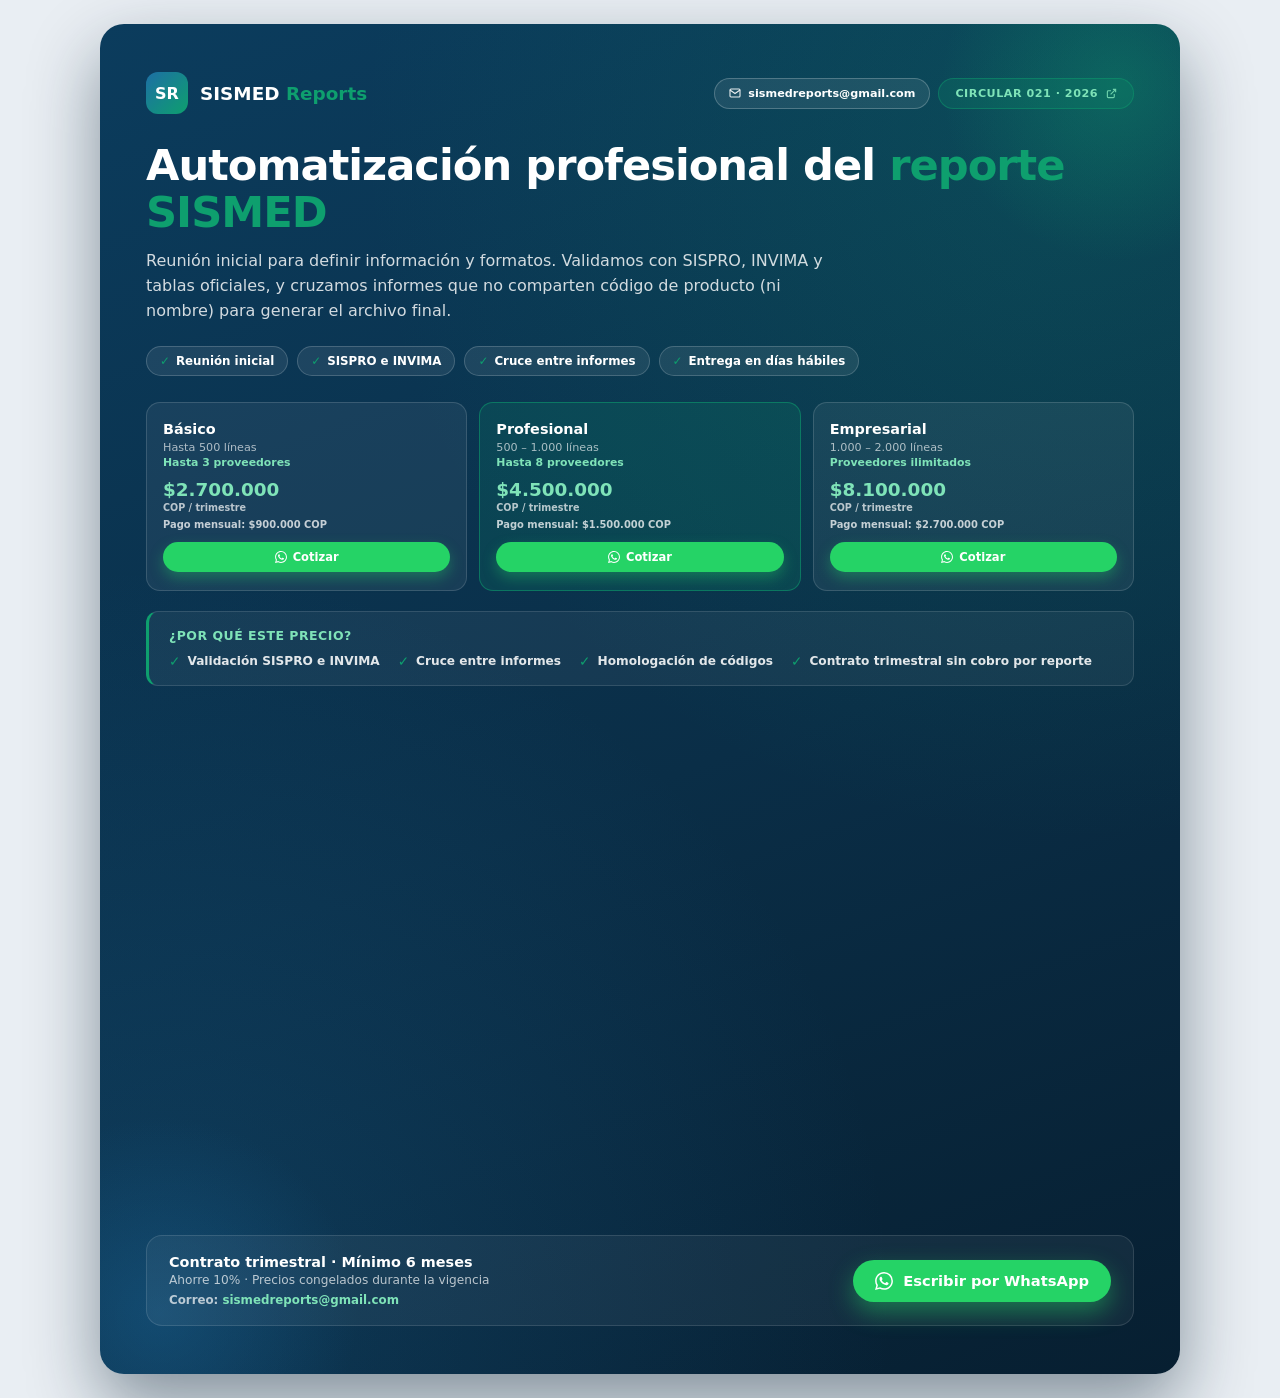
==== flyer.html @ efeb8e10 "Primer commit para Sismed-reports" ====
<!doctype html>
<html lang="es">
  <head>
    <meta charset="UTF-8" />
    <meta name="viewport" content="width=device-width, initial-scale=1.0" />
    <title>Flyer SISMED Reports</title>
    <style>
      * {
        box-sizing: border-box;
        margin: 0;
        padding: 0;
      }
      body {
        font-family:
          "Segoe UI",
          system-ui,
          -apple-system,
          sans-serif;
        background: #e9eef3;
        display: flex;
        align-items: center;
        justify-content: center;
        min-height: 100vh;
        padding: 24px;
      }

      /* ===== FLYER ===== */
      .flyer {
        width: 1080px;
        max-width: 100%;
        aspect-ratio: 4/5;
        background:
          radial-gradient(circle at 90% 8%, rgba(14, 159, 110, 0.2), transparent 45%),
          radial-gradient(circle at 5% 95%, rgba(29, 111, 165, 0.26), transparent 45%), linear-gradient(160deg, #0b3c5d 0%, #0a2e47 55%, #071f31 100%);
        color: #fff;
        border-radius: 24px;
        padding: 48px 46px;
        display: flex;
        flex-direction: column;
        position: relative;
        overflow: hidden;
        box-shadow: 0 30px 70px rgba(7, 31, 49, 0.45);
      }
      .flyer::before {
        content: "";
        position: absolute;
        top: -120px;
        right: -120px;
        width: 360px;
        height: 360px;
        border-radius: 50%;
        background: radial-gradient(circle, rgba(14, 159, 110, 0.32), transparent 70%);
      }
      .flyer::after {
        content: "";
        position: absolute;
        bottom: -140px;
        left: -140px;
        width: 400px;
        height: 400px;
        border-radius: 50%;
        background: radial-gradient(circle, rgba(29, 111, 165, 0.32), transparent 70%);
      }
      .flyer > * {
        position: relative;
        z-index: 2;
      }

      /* ===== TOP: LOGO + BADGE + CORREO ===== */
      .f-top {
        display: flex;
        align-items: center;
        justify-content: space-between;
        margin-bottom: 28px;
        gap: 12px;
        flex-wrap: wrap;
      }
      .f-logo {
        display: flex;
        align-items: center;
        gap: 12px;
        font-weight: 800;
        font-size: 1.15rem;
        color: #fff;
      }
      .f-logo span {
        color: #0e9f6e;
      }
      .f-logo-mark {
        width: 42px;
        height: 42px;
        border-radius: 12px;
        background: linear-gradient(135deg, #1d6fa5, #0e9f6e);
        display: flex;
        align-items: center;
        justify-content: center;
        color: #fff;
        font-weight: 800;
        font-size: 1rem;
        flex-shrink: 0;
      }
      .f-top-actions {
        display: flex;
        align-items: center;
        gap: 8px;
        flex-wrap: wrap;
      }

      /* Badge CIRCULAR 021 como enlace (igual comportamiento que el index) */
      .f-badge {
        display: inline-flex;
        align-items: center;
        gap: 8px;
        background: rgba(14, 159, 110, 0.18);
        border: 1px solid rgba(14, 159, 110, 0.45);
        color: #7fe3b8;
        font-size: 0.7rem;
        font-weight: 800;
        padding: 8px 16px;
        border-radius: 50px;
        letter-spacing: 0.5px;
        text-decoration: none;
        transition:
          background 0.18s ease,
          border-color 0.18s ease,
          transform 0.18s ease;
      }
      .f-badge:hover {
        background: rgba(14, 159, 110, 0.28);
        border-color: rgba(14, 159, 110, 0.65);
        transform: translateY(-1px);
      }
      .f-badge svg {
        flex-shrink: 0;
        opacity: 0.85;
      }

      /* Botón de correo en el flyer */
      .f-mail {
        display: inline-flex;
        align-items: center;
        gap: 7px;
        background: rgba(255, 255, 255, 0.08);
        border: 1px solid rgba(255, 255, 255, 0.22);
        color: #fff;
        font-size: 0.7rem;
        font-weight: 700;
        padding: 8px 14px;
        border-radius: 50px;
        text-decoration: none;
        transition:
          background 0.18s ease,
          border-color 0.18s ease,
          transform 0.18s ease;
      }
      .f-mail:hover {
        background: rgba(255, 255, 255, 0.16);
        border-color: rgba(255, 255, 255, 0.4);
        transform: translateY(-1px);
      }
      .f-mail svg {
        flex-shrink: 0;
        opacity: 0.9;
      }

      /* ===== TÍTULO Y SUBTÍTULO ===== */
      .f-title {
        font-size: 2.7rem;
        line-height: 1.08;
        font-weight: 800;
        letter-spacing: -1px;
        margin-bottom: 14px;
        color: #fff;
      }
      .f-title em {
        font-style: normal;
        color: #0e9f6e;
      }
      .f-sub {
        font-size: 1rem;
        color: rgba(255, 255, 255, 0.82);
        max-width: 680px;
        margin-bottom: 22px;
        line-height: 1.55;
      }

      /* ===== PILLS (checks iguales al index) ===== */
      .f-pills {
        display: flex;
        gap: 9px;
        flex-wrap: wrap;
        margin-bottom: 26px;
      }
      .f-pill {
        background: rgba(255, 255, 255, 0.08);
        border: 1px solid rgba(255, 255, 255, 0.18);
        padding: 7px 13px;
        border-radius: 50px;
        font-size: 0.74rem;
        font-weight: 700;
        display: flex;
        align-items: center;
        gap: 6px;
      }
      .f-pill::before {
        content: "✓";
        color: #0e9f6e;
        font-weight: 900;
      }

      /* ===== TARJETAS DE PLAN ===== */
      .f-planes {
        display: grid;
        grid-template-columns: repeat(3, 1fr);
        gap: 12px;
        margin-bottom: 20px;
      }
      .f-plan {
        background: rgba(255, 255, 255, 0.06);
        border: 1px solid rgba(255, 255, 255, 0.14);
        border-radius: 14px;
        padding: 18px 16px;
        display: flex;
        flex-direction: column;
      }
      .f-plan.dest {
        background: rgba(14, 159, 110, 0.16);
        border-color: rgba(14, 159, 110, 0.55);
      }
      .f-plan h5 {
        font-size: 0.9rem;
        font-weight: 800;
        margin-bottom: 4px;
        color: #fff;
      }
      .f-plan .v {
        font-size: 0.7rem;
        color: rgba(255, 255, 255, 0.65);
        margin-bottom: 2px;
      }
      .f-plan .prov {
        font-size: 0.68rem;
        color: #7fe3b8;
        font-weight: 700;
        margin-bottom: 12px;
      }
      .f-plan .p {
        font-size: 1.15rem;
        font-weight: 800;
        color: #7fe3b8;
        line-height: 1;
        margin-bottom: 6px;
      }
      .f-plan .p small {
        font-size: 0.6rem;
        color: rgba(255, 255, 255, 0.7);
        display: block;
        margin-top: 4px;
        font-weight: 600;
      }
      .f-plan .f-total-trim {
        font-size: 0.62rem;
        color: rgba(255, 255, 255, 0.75);
        font-weight: 600;
        margin-bottom: 12px;
      }
      .f-plan .f-btn-mini {
        margin-top: auto;
        display: inline-flex;
        align-items: center;
        justify-content: center;
        gap: 6px;
        background: #25d366;
        color: #fff;
        font-weight: 800;
        font-size: 0.72rem;
        padding: 8px 12px;
        border-radius: 50px;
        text-decoration: none;
        box-shadow: 0 6px 14px rgba(37, 211, 102, 0.35);
        transition:
          transform 0.18s ease,
          box-shadow 0.18s ease;
      }
      .f-plan .f-btn-mini:hover {
        transform: translateY(-1px);
        box-shadow: 0 8px 18px rgba(37, 211, 102, 0.45);
      }
      .f-plan .f-btn-mini svg {
        width: 12px;
        height: 12px;
      }

      /* ===== JUSTIFICACIÓN COMPACTA ===== */
      .f-justif {
        background: rgba(255, 255, 255, 0.05);
        border: 1px solid rgba(255, 255, 255, 0.12);
        border-left: 3px solid #0e9f6e;
        border-radius: 12px;
        padding: 16px 20px;
        margin-bottom: 20px;
      }
      .f-justif-title {
        font-size: 0.78rem;
        font-weight: 800;
        color: #7fe3b8;
        text-transform: uppercase;
        letter-spacing: 0.5px;
        margin-bottom: 10px;
      }
      .f-justif-list {
        display: flex;
        flex-wrap: wrap;
        gap: 8px 18px;
        list-style: none;
      }
      .f-justif-list li {
        display: flex;
        align-items: center;
        gap: 7px;
        font-size: 0.76rem;
        color: rgba(255, 255, 255, 0.88);
        font-weight: 600;
      }
      .f-justif-list li::before {
        content: "✓";
        color: #0e9f6e;
        font-weight: 900;
        font-size: 0.85rem;
      }

      /* ===== CTA FINAL ===== */
      .f-cta {
        margin-top: auto;
        display: flex;
        align-items: center;
        justify-content: space-between;
        gap: 20px;
        flex-wrap: wrap;
        background: rgba(255, 255, 255, 0.05);
        border: 1px solid rgba(255, 255, 255, 0.12);
        border-radius: 16px;
        padding: 18px 22px;
      }
      .f-cta-text {
        font-size: 0.9rem;
        font-weight: 700;
        color: #fff;
      }
      .f-cta-text small {
        display: block;
        font-weight: 500;
        color: rgba(255, 255, 255, 0.7);
        font-size: 0.76rem;
        margin-top: 3px;
      }
      .f-cta-mail {
        display: block;
        font-size: 0.74rem;
        color: rgba(255, 255, 255, 0.7);
        margin-top: 6px;
      }
      .f-cta-mail a {
        color: #7fe3b8;
        font-weight: 700;
        text-decoration: none;
      }
      .f-cta-mail a:hover {
        text-decoration: underline;
      }
      .f-btn {
        display: inline-flex;
        align-items: center;
        gap: 10px;
        background: #25d366;
        color: #fff;
        font-weight: 800;
        font-size: 0.92rem;
        padding: 12px 22px;
        border-radius: 50px;
        text-decoration: none;
        white-space: nowrap;
        box-shadow: 0 10px 24px rgba(37, 211, 102, 0.45);
        transition:
          transform 0.18s ease,
          box-shadow 0.18s ease;
      }
      .f-btn:hover {
        transform: translateY(-2px);
        box-shadow: 0 14px 30px rgba(37, 211, 102, 0.55);
      }
      .f-btn svg {
        width: 18px;
        height: 18px;
      }

      /* ===== RESPONSIVE ===== */
      @media (max-width: 760px) {
        .flyer {
          padding: 34px 24px;
        }
        .f-title {
          font-size: 1.9rem;
        }
        .f-planes {
          grid-template-columns: 1fr;
        }
        .f-justif-list {
          flex-direction: column;
          gap: 6px;
        }
        .f-cta {
          flex-direction: column;
          align-items: stretch;
          text-align: center;
        }
        .f-btn {
          justify-content: center;
        }
        .f-badge,
        .f-mail {
          font-size: 0.62rem;
          padding: 6px 12px;
        }
      }
    </style>
  </head>
  <body>
    <div class="flyer">
      <!-- TOP: LOGO + BADGE + CORREO -->
      <div class="f-top">
        <div class="f-logo">
          <div class="f-logo-mark">SR</div>
          <div>
            SISMED
            <span>Reports</span>
          </div>
        </div>
        <div class="f-top-actions">
          <a
            class="f-mail"
            href="mailto:sismedreports@gmail.com?subject=Informaci%C3%B3n%20sobre%20SISMED%20Reports"
            aria-label="Enviar correo a SISMED Reports">
            <svg width="12" height="12" viewBox="0 0 24 24" fill="none" stroke="currentColor" stroke-width="2.2">
              <rect x="2" y="4" width="20" height="16" rx="2"></rect>
              <polyline points="22,6 12,13 2,6"></polyline>
            </svg>
            sismedreports@gmail.com
          </a>
          <a
            class="f-badge"
            href="https://www.minsalud.gov.co/salud/medicamentos-y-tecnologias/Paginas/medicamentos-regulacion-precios.aspx"
            target="_blank"
            rel="noopener">
            CIRCULAR 021 · 2026
            <svg width="11" height="11" viewBox="0 0 24 24" fill="none" stroke="currentColor" stroke-width="2.5">
              <path d="M18 13v6a2 2 0 01-2 2H5a2 2 0 01-2-2V8a2 2 0 012-2h6"></path>
              <polyline points="15 3 21 3 21 9"></polyline>
              <line x1="10" y1="14" x2="21" y2="3"></line>
            </svg>
          </a>
        </div>
      </div>

      <!-- TÍTULO -->
      <h1 class="f-title">
        Automatización profesional del
        <em>reporte SISMED</em>
      </h1>
      <p class="f-sub">
        Reunión inicial para definir información y formatos. Validamos con SISPRO, INVIMA y tablas oficiales, y cruzamos informes que no comparten código de
        producto (ni nombre) para generar el archivo final.
      </p>

      <!-- PILLS -->
      <div class="f-pills">
        <span class="f-pill">Reunión inicial</span>
        <span class="f-pill">SISPRO e INVIMA</span>
        <span class="f-pill">Cruce entre informes</span>
        <span class="f-pill">Entrega en días hábiles</span>
      </div>

      <!-- PLANES -->
      <div class="f-planes">
        <div class="f-plan">
          <h5>Básico</h5>
          <div class="v">Hasta 500 líneas</div>
          <div class="prov">Hasta 3 proveedores</div>
          <div class="p">
            $2.700.000
            <small>COP / trimestre</small>
          </div>
          <div class="f-total-trim">Pago mensual: $900.000 COP</div>
          <a
            class="f-btn-mini"
            href="https://wa.me/573134289653?text=Hola%2C%20me%20interesa%20el%20Plan%20B%C3%A1sico%20(hasta%20500%20l%C3%ADneas%20y%203%20proveedores)"
            target="_blank"
            rel="noopener">
            <svg viewBox="0 0 24 24" fill="currentColor">
              <path
                d="M17.472 14.382c-.297-.149-1.758-.867-2.03-.967-.273-.099-.471-.148-.67.15-.197.297-.767.966-.94 1.164-.173.199-.347.223-.644.075-.297-.15-1.255-.463-2.39-1.475-.883-.788-1.48-1.761-1.653-2.059-.173-.297-.018-.458.13-.606.134-.133.298-.347.446-.52.149-.174.198-.298.298-.497.099-.198.05-.371-.025-.52-.075-.149-.669-1.612-.916-2.207-.242-.579-.487-.5-.669-.51l-.57-.01c-.198 0-.52.074-.792.372-.272.297-1.04 1.016-1.04 2.479 0 1.462 1.065 2.875 1.213 3.074.149.198 2.096 3.2 5.077 4.487.709.306 1.262.489 1.694.625.712.227 1.36.195 1.871.118.571-.085 1.758-.719 2.006-1.413.248-.694.248-1.289.173-1.413-.074-.124-.272-.198-.57-.347m-5.421 7.403h-.004a9.87 9.87 0 01-5.031-1.378l-.361-.214-3.741.982.998-3.648-.235-.374a9.86 9.86 0 01-1.51-5.26c.001-5.45 4.436-9.884 9.888-9.884 2.64 0 5.122 1.03 6.988 2.898a9.825 9.825 0 012.893 6.994c-.003 5.45-4.437 9.884-9.885 9.884m8.413-18.297A11.815 11.815 0 0012.05 0C5.495 0 .16 5.335.157 11.892c0 2.096.547 4.142 1.588 5.945L.057 24l6.305-1.654a11.882 11.882 0 005.683 1.448h.005c6.554 0 11.89-5.335 11.893-11.893a11.821 11.821 0 00-3.48-8.413z"></path>
            </svg>
            Cotizar
          </a>
        </div>

        <div class="f-plan dest">
          <h5>Profesional</h5>
          <div class="v">500 – 1.000 líneas</div>
          <div class="prov">Hasta 8 proveedores</div>
          <div class="p">
            $4.500.000
            <small>COP / trimestre</small>
          </div>
          <div class="f-total-trim">Pago mensual: $1.500.000 COP</div>
          <a
            class="f-btn-mini"
            href="https://wa.me/573134289653?text=Hola%2C%20me%20interesa%20el%20Plan%20Profesional%20(500%20a%201.000%20l%C3%ADneas%20y%208%20proveedores)"
            target="_blank"
            rel="noopener">
            <svg viewBox="0 0 24 24" fill="currentColor">
              <path
                d="M17.472 14.382c-.297-.149-1.758-.867-2.03-.967-.273-.099-.471-.148-.67.15-.197.297-.767.966-.94 1.164-.173.199-.347.223-.644.075-.297-.15-1.255-.463-2.39-1.475-.883-.788-1.48-1.761-1.653-2.059-.173-.297-.018-.458.13-.606.134-.133.298-.347.446-.52.149-.174.198-.298.298-.497.099-.198.05-.371-.025-.52-.075-.149-.669-1.612-.916-2.207-.242-.579-.487-.5-.669-.51l-.57-.01c-.198 0-.52.074-.792.372-.272.297-1.04 1.016-1.04 2.479 0 1.462 1.065 2.875 1.213 3.074.149.198 2.096 3.2 5.077 4.487.709.306 1.262.489 1.694.625.712.227 1.36.195 1.871.118.571-.085 1.758-.719 2.006-1.413.248-.694.248-1.289.173-1.413-.074-.124-.272-.198-.57-.347m-5.421 7.403h-.004a9.87 9.87 0 01-5.031-1.378l-.361-.214-3.741.982.998-3.648-.235-.374a9.86 9.86 0 01-1.51-5.26c.001-5.45 4.436-9.884 9.888-9.884 2.64 0 5.122 1.03 6.988 2.898a9.825 9.825 0 012.893 6.994c-.003 5.45-4.437 9.884-9.885 9.884m8.413-18.297A11.815 11.815 0 0012.05 0C5.495 0 .16 5.335.157 11.892c0 2.096.547 4.142 1.588 5.945L.057 24l6.305-1.654a11.882 11.882 0 005.683 1.448h.005c6.554 0 11.89-5.335 11.893-11.893a11.821 11.821 0 00-3.48-8.413z"></path>
            </svg>
            Cotizar
          </a>
        </div>

        <div class="f-plan">
          <h5>Empresarial</h5>
          <div class="v">1.000 – 2.000 líneas</div>
          <div class="prov">Proveedores ilimitados</div>
          <div class="p">
            $8.100.000
            <small>COP / trimestre</small>
          </div>
          <div class="f-total-trim">Pago mensual: $2.700.000 COP</div>
          <a
            class="f-btn-mini"
            href="https://wa.me/573134289653?text=Hola%2C%20me%20interesa%20el%20Plan%20Empresarial%20(1.000%20a%202.000%20l%C3%ADneas%20y%20proveedores%20ilimitados)"
            target="_blank"
            rel="noopener">
            <svg viewBox="0 0 24 24" fill="currentColor">
              <path
                d="M17.472 14.382c-.297-.149-1.758-.867-2.03-.967-.273-.099-.471-.148-.67.15-.197.297-.767.966-.94 1.164-.173.199-.347.223-.644.075-.297-.15-1.255-.463-2.39-1.475-.883-.788-1.48-1.761-1.653-2.059-.173-.297-.018-.458.13-.606.134-.133.298-.347.446-.52.149-.174.198-.298.298-.497.099-.198.05-.371-.025-.52-.075-.149-.669-1.612-.916-2.207-.242-.579-.487-.5-.669-.51l-.57-.01c-.198 0-.52.074-.792.372-.272.297-1.04 1.016-1.04 2.479 0 1.462 1.065 2.875 1.213 3.074.149.198 2.096 3.2 5.077 4.487.709.306 1.262.489 1.694.625.712.227 1.36.195 1.871.118.571-.085 1.758-.719 2.006-1.413.248-.694.248-1.289.173-1.413-.074-.124-.272-.198-.57-.347m-5.421 7.403h-.004a9.87 9.87 0 01-5.031-1.378l-.361-.214-3.741.982.998-3.648-.235-.374a9.86 9.86 0 01-1.51-5.26c.001-5.45 4.436-9.884 9.888-9.884 2.64 0 5.122 1.03 6.988 2.898a9.825 9.825 0 012.893 6.994c-.003 5.45-4.437 9.884-9.885 9.884m8.413-18.297A11.815 11.815 0 0012.05 0C5.495 0 .16 5.335.157 11.892c0 2.096.547 4.142 1.588 5.945L.057 24l6.305-1.654a11.882 11.882 0 005.683 1.448h.005c6.554 0 11.89-5.335 11.893-11.893a11.821 11.821 0 00-3.48-8.413z"></path>
            </svg>
            Cotizar
          </a>
        </div>
      </div>

      <!-- JUSTIFICACIÓN COMPACTA -->
      <div class="f-justif">
        <div class="f-justif-title">¿Por qué este precio?</div>
        <ul class="f-justif-list">
          <li>Validación SISPRO e INVIMA</li>
          <li>Cruce entre informes</li>
          <li>Homologación de códigos</li>
          <li>Contrato trimestral sin cobro por reporte</li>
        </ul>
      </div>

      <!-- CTA FINAL -->
      <div class="f-cta">
        <div class="f-cta-text">
          Contrato trimestral · Mínimo 6 meses
          <small>Ahorre 10% · Precios congelados durante la vigencia</small>
          <span class="f-cta-mail">
            Correo:
            <a href="mailto:sismedreports@gmail.com">sismedreports@gmail.com</a>
          </span>
        </div>
        <a class="f-btn" href="https://wa.me/573134289653?text=Hola%2C%20quiero%20informaci%C3%B3n%20sobre%20SISMED%20Reports" target="_blank" rel="noopener">
          <svg viewBox="0 0 24 24" fill="currentColor">
            <path
              d="M17.472 14.382c-.297-.149-1.758-.867-2.03-.967-.273-.099-.471-.148-.67.15-.197.297-.767.966-.94 1.164-.173.199-.347.223-.644.075-.297-.15-1.255-.463-2.39-1.475-.883-.788-1.48-1.761-1.653-2.059-.173-.297-.018-.458.13-.606.134-.133.298-.347.446-.52.149-.174.198-.298.298-.497.099-.198.05-.371-.025-.52-.075-.149-.669-1.612-.916-2.207-.242-.579-.487-.5-.669-.51l-.57-.01c-.198 0-.52.074-.792.372-.272.297-1.04 1.016-1.04 2.479 0 1.462 1.065 2.875 1.213 3.074.149.198 2.096 3.2 5.077 4.487.709.306 1.262.489 1.694.625.712.227 1.36.195 1.871.118.571-.085 1.758-.719 2.006-1.413.248-.694.248-1.289.173-1.413-.074-.124-.272-.198-.57-.347m-5.421 7.403h-.004a9.87 9.87 0 01-5.031-1.378l-.361-.214-3.741.982.998-3.648-.235-.374a9.86 9.86 0 01-1.51-5.26c.001-5.45 4.436-9.884 9.888-9.884 2.64 0 5.122 1.03 6.988 2.898a9.825 9.825 0 012.893 6.994c-.003 5.45-4.437 9.884-9.885 9.884m8.413-18.297A11.815 11.815 0 0012.05 0C5.495 0 .16 5.335.157 11.892c0 2.096.547 4.142 1.588 5.945L.057 24l6.305-1.654a11.882 11.882 0 005.683 1.448h.005c6.554 0 11.89-5.335 11.893-11.893a11.821 11.821 0 00-3.48-8.413z"></path>
          </svg>
          Escribir por WhatsApp
        </a>
      </div>
    </div>
  </body>
</html>
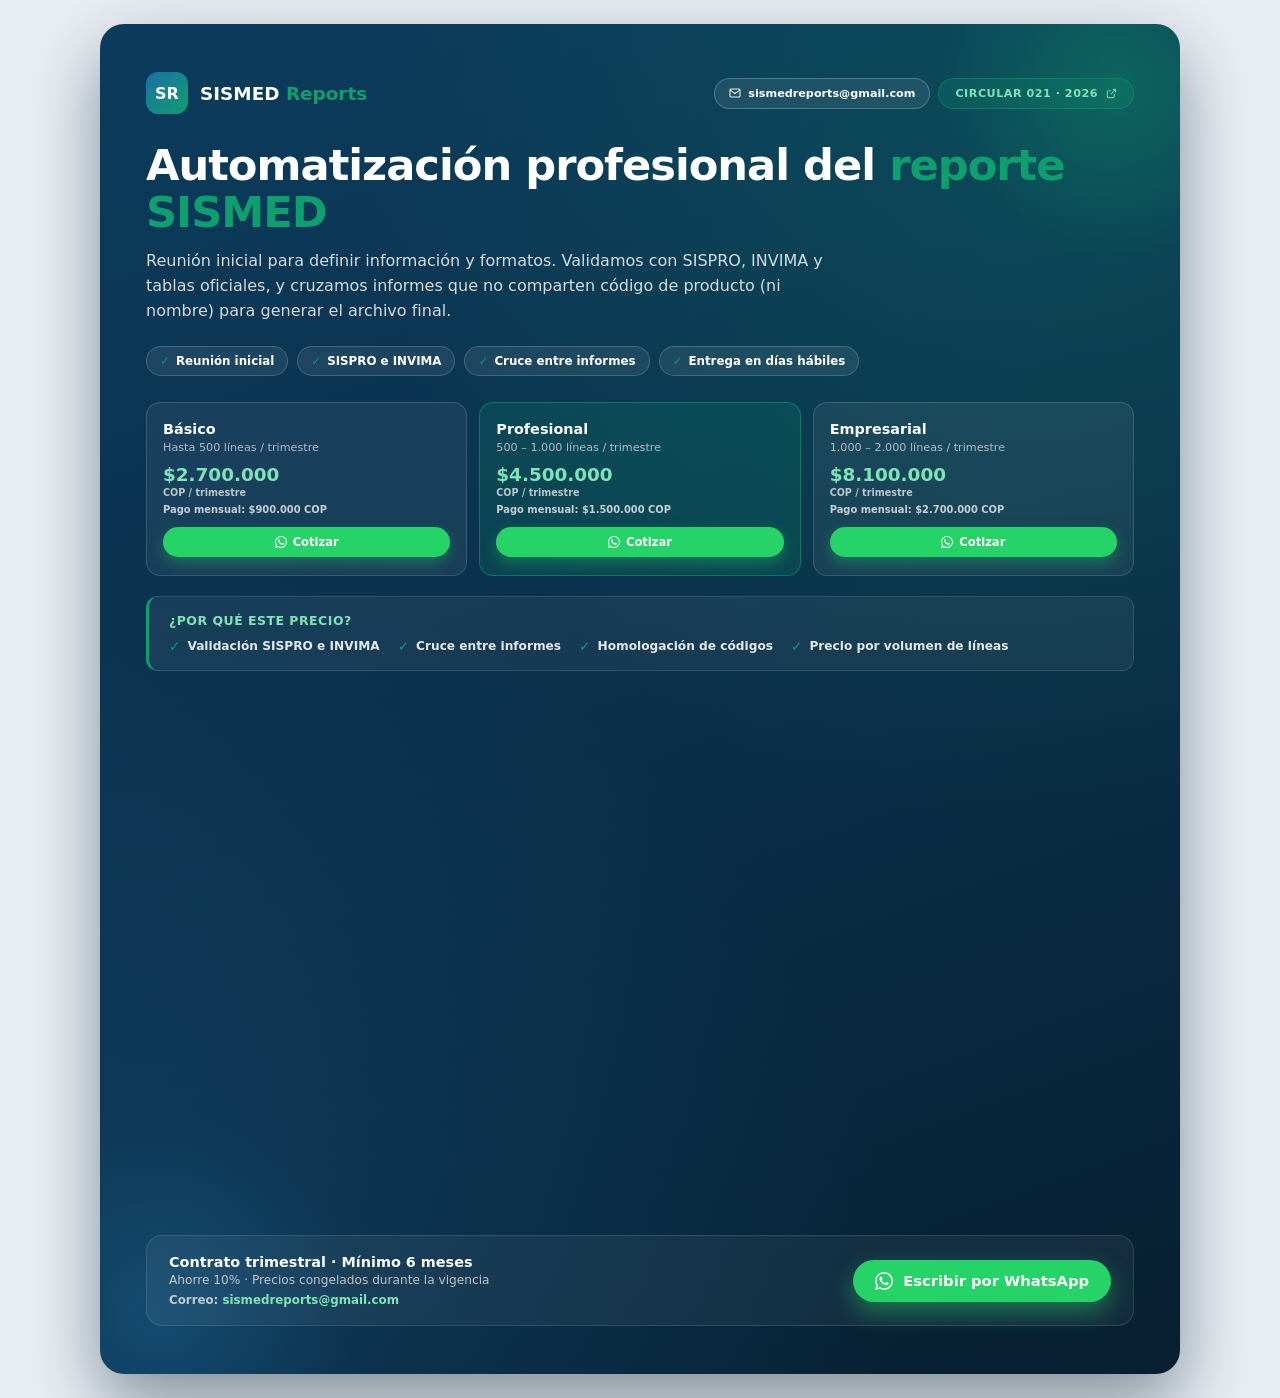
==== commit 58b87acc: "Actualizacion de sitio web" ====
--- a/flyer.html
+++ b/flyer.html
@@ -106,7 +106,7 @@
         flex-wrap: wrap;
       }
 
-      /* Badge CIRCULAR 021 como enlace (igual comportamiento que el index) */
+      /* Badge CIRCULAR 021 como enlace */
       .f-badge {
         display: inline-flex;
         align-items: center;
@@ -184,7 +184,7 @@
         line-height: 1.55;
       }
 
-      /* ===== PILLS (checks iguales al index) ===== */
+      /* ===== PILLS ===== */
       .f-pills {
         display: flex;
         gap: 9px;
@@ -236,12 +236,6 @@
       .f-plan .v {
         font-size: 0.7rem;
         color: rgba(255, 255, 255, 0.65);
-        margin-bottom: 2px;
-      }
-      .f-plan .prov {
-        font-size: 0.68rem;
-        color: #7fe3b8;
-        font-weight: 700;
         margin-bottom: 12px;
       }
       .f-plan .p {
@@ -484,8 +478,7 @@
       <div class="f-planes">
         <div class="f-plan">
           <h5>Básico</h5>
-          <div class="v">Hasta 500 líneas</div>
-          <div class="prov">Hasta 3 proveedores</div>
+          <div class="v">Hasta 500 líneas / trimestre</div>
           <div class="p">
             $2.700.000
             <small>COP / trimestre</small>
@@ -493,7 +486,7 @@
           <div class="f-total-trim">Pago mensual: $900.000 COP</div>
           <a
             class="f-btn-mini"
-            href="https://wa.me/573134289653?text=Hola%2C%20me%20interesa%20el%20Plan%20B%C3%A1sico%20(hasta%20500%20l%C3%ADneas%20y%203%20proveedores)"
+            href="https://wa.me/573134289653?text=Hola%2C%20me%20interesa%20el%20Plan%20B%C3%A1sico%20(hasta%20500%20l%C3%ADneas)"
             target="_blank"
             rel="noopener">
             <svg viewBox="0 0 24 24" fill="currentColor">
@@ -506,8 +499,7 @@
 
         <div class="f-plan dest">
           <h5>Profesional</h5>
-          <div class="v">500 – 1.000 líneas</div>
-          <div class="prov">Hasta 8 proveedores</div>
+          <div class="v">500 – 1.000 líneas / trimestre</div>
           <div class="p">
             $4.500.000
             <small>COP / trimestre</small>
@@ -515,7 +507,7 @@
           <div class="f-total-trim">Pago mensual: $1.500.000 COP</div>
           <a
             class="f-btn-mini"
-            href="https://wa.me/573134289653?text=Hola%2C%20me%20interesa%20el%20Plan%20Profesional%20(500%20a%201.000%20l%C3%ADneas%20y%208%20proveedores)"
+            href="https://wa.me/573134289653?text=Hola%2C%20me%20interesa%20el%20Plan%20Profesional%20(500%20a%201.000%20l%C3%ADneas)"
             target="_blank"
             rel="noopener">
             <svg viewBox="0 0 24 24" fill="currentColor">
@@ -528,8 +520,7 @@
 
         <div class="f-plan">
           <h5>Empresarial</h5>
-          <div class="v">1.000 – 2.000 líneas</div>
-          <div class="prov">Proveedores ilimitados</div>
+          <div class="v">1.000 – 2.000 líneas / trimestre</div>
           <div class="p">
             $8.100.000
             <small>COP / trimestre</small>
@@ -537,7 +528,7 @@
           <div class="f-total-trim">Pago mensual: $2.700.000 COP</div>
           <a
             class="f-btn-mini"
-            href="https://wa.me/573134289653?text=Hola%2C%20me%20interesa%20el%20Plan%20Empresarial%20(1.000%20a%202.000%20l%C3%ADneas%20y%20proveedores%20ilimitados)"
+            href="https://wa.me/573134289653?text=Hola%2C%20me%20interesa%20el%20Plan%20Empresarial%20(1.000%20a%202.000%20l%C3%ADneas)"
             target="_blank"
             rel="noopener">
             <svg viewBox="0 0 24 24" fill="currentColor">
@@ -556,7 +547,7 @@
           <li>Validación SISPRO e INVIMA</li>
           <li>Cruce entre informes</li>
           <li>Homologación de códigos</li>
-          <li>Contrato trimestral sin cobro por reporte</li>
+          <li>Precio por volumen de líneas</li>
         </ul>
       </div>
 
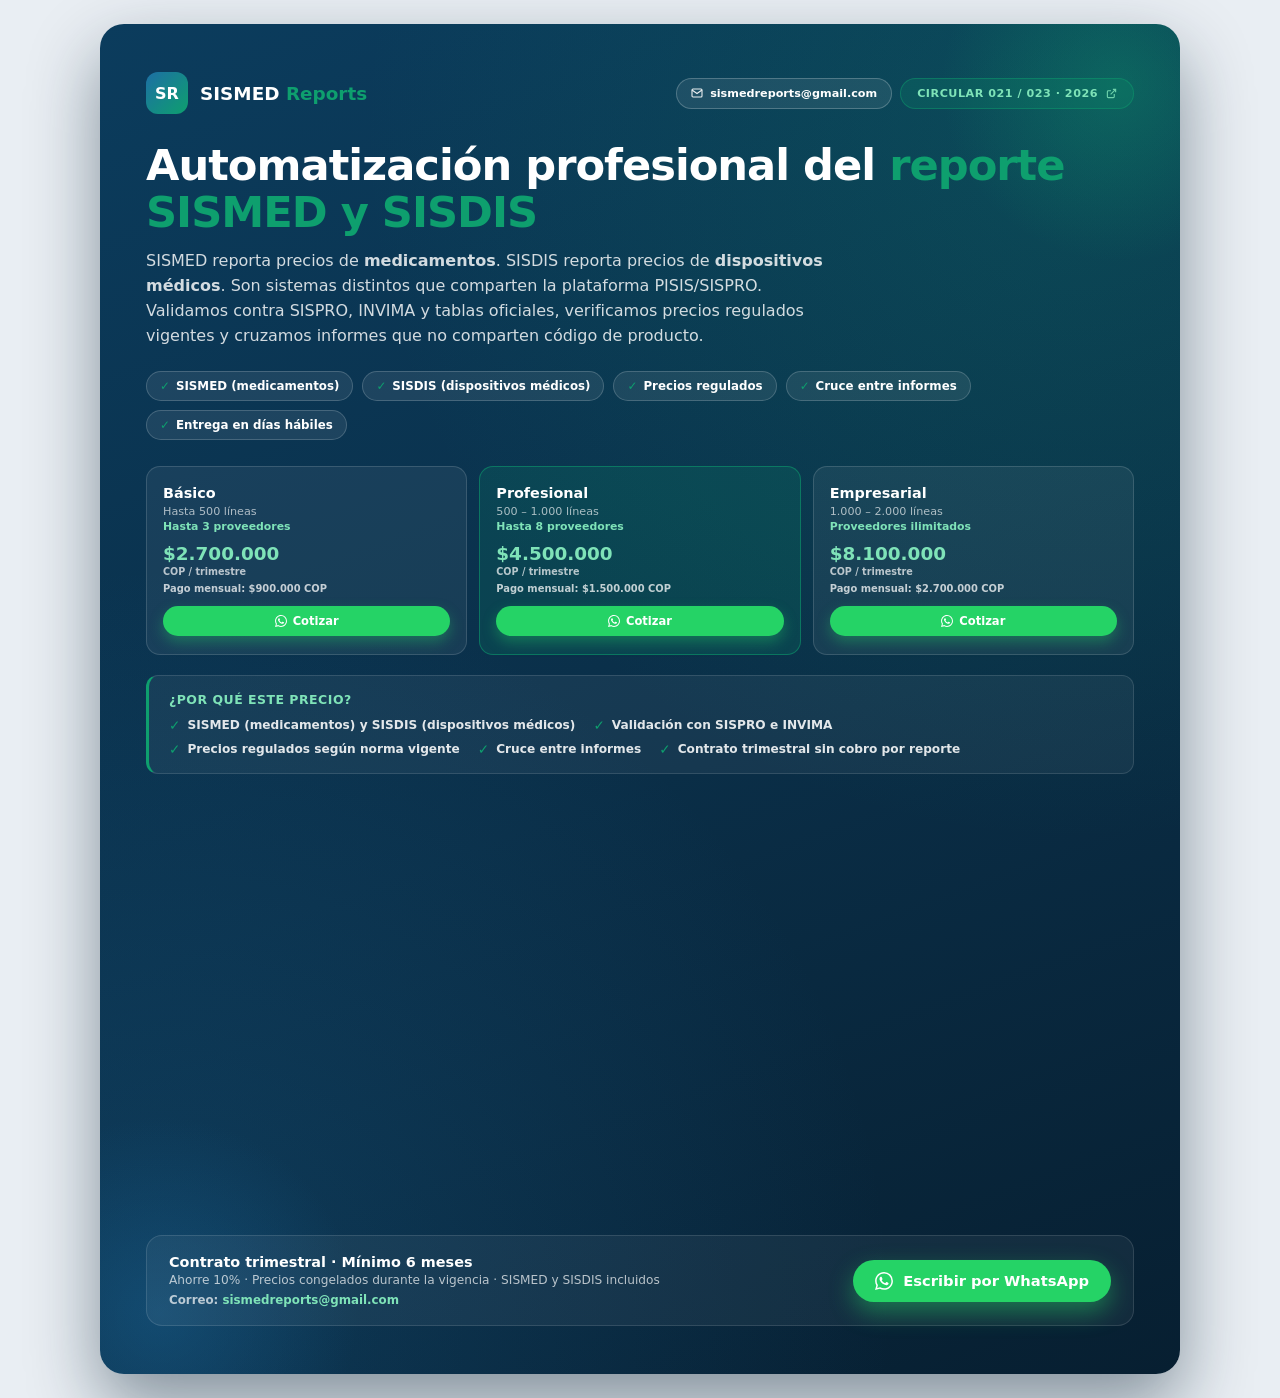
==== commit 309e0b65: "Actualizacion de SISDIS" ====
--- a/flyer.html
+++ b/flyer.html
@@ -3,7 +3,7 @@
   <head>
     <meta charset="UTF-8" />
     <meta name="viewport" content="width=device-width, initial-scale=1.0" />
-    <title>Flyer SISMED Reports</title>
+    <title>Flyer SISMED Reports — SISMED y SISDIS</title>
     <style>
       * {
         box-sizing: border-box;
@@ -106,7 +106,6 @@
         flex-wrap: wrap;
       }
 
-      /* Badge CIRCULAR 021 como enlace */
       .f-badge {
         display: inline-flex;
         align-items: center;
@@ -135,7 +134,6 @@
         opacity: 0.85;
       }
 
-      /* Botón de correo en el flyer */
       .f-mail {
         display: inline-flex;
         align-items: center;
@@ -236,6 +234,12 @@
       .f-plan .v {
         font-size: 0.7rem;
         color: rgba(255, 255, 255, 0.65);
+        margin-bottom: 2px;
+      }
+      .f-plan .prov {
+        font-size: 0.68rem;
+        color: #7fe3b8;
+        font-weight: 700;
         margin-bottom: 12px;
       }
       .f-plan .p {
@@ -446,7 +450,7 @@
             href="https://www.minsalud.gov.co/salud/medicamentos-y-tecnologias/Paginas/medicamentos-regulacion-precios.aspx"
             target="_blank"
             rel="noopener">
-            CIRCULAR 021 · 2026
+            CIRCULAR 021 / 023 · 2026
             <svg width="11" height="11" viewBox="0 0 24 24" fill="none" stroke="currentColor" stroke-width="2.5">
               <path d="M18 13v6a2 2 0 01-2 2H5a2 2 0 01-2-2V8a2 2 0 012-2h6"></path>
               <polyline points="15 3 21 3 21 9"></polyline>
@@ -459,17 +463,19 @@
       <!-- TÍTULO -->
       <h1 class="f-title">
         Automatización profesional del
-        <em>reporte SISMED</em>
+        <em>reporte SISMED y SISDIS</em>
       </h1>
       <p class="f-sub">
-        Reunión inicial para definir información y formatos. Validamos con SISPRO, INVIMA y tablas oficiales, y cruzamos informes que no comparten código de
-        producto (ni nombre) para generar el archivo final.
+        SISMED reporta precios de <strong>medicamentos</strong>. SISDIS reporta precios de <strong>dispositivos médicos</strong>. Son sistemas distintos que
+        comparten la plataforma PISIS/SISPRO. Validamos contra SISPRO, INVIMA y tablas oficiales, verificamos precios regulados vigentes y cruzamos informes que
+        no comparten código de producto.
       </p>
 
       <!-- PILLS -->
       <div class="f-pills">
-        <span class="f-pill">Reunión inicial</span>
-        <span class="f-pill">SISPRO e INVIMA</span>
+        <span class="f-pill">SISMED (medicamentos)</span>
+        <span class="f-pill">SISDIS (dispositivos médicos)</span>
+        <span class="f-pill">Precios regulados</span>
         <span class="f-pill">Cruce entre informes</span>
         <span class="f-pill">Entrega en días hábiles</span>
       </div>
@@ -478,7 +484,8 @@
       <div class="f-planes">
         <div class="f-plan">
           <h5>Básico</h5>
-          <div class="v">Hasta 500 líneas / trimestre</div>
+          <div class="v">Hasta 500 líneas</div>
+          <div class="prov">Hasta 3 proveedores</div>
           <div class="p">
             $2.700.000
             <small>COP / trimestre</small>
@@ -486,7 +493,7 @@
           <div class="f-total-trim">Pago mensual: $900.000 COP</div>
           <a
             class="f-btn-mini"
-            href="https://wa.me/573134289653?text=Hola%2C%20me%20interesa%20el%20Plan%20B%C3%A1sico%20(hasta%20500%20l%C3%ADneas)"
+            href="https://wa.me/573134289653?text=Hola%2C%20me%20interesa%20el%20Plan%20B%C3%A1sico%20(hasta%20500%20l%C3%ADneas%20y%203%20proveedores)"
             target="_blank"
             rel="noopener">
             <svg viewBox="0 0 24 24" fill="currentColor">
@@ -499,7 +506,8 @@
 
         <div class="f-plan dest">
           <h5>Profesional</h5>
-          <div class="v">500 – 1.000 líneas / trimestre</div>
+          <div class="v">500 – 1.000 líneas</div>
+          <div class="prov">Hasta 8 proveedores</div>
           <div class="p">
             $4.500.000
             <small>COP / trimestre</small>
@@ -507,7 +515,7 @@
           <div class="f-total-trim">Pago mensual: $1.500.000 COP</div>
           <a
             class="f-btn-mini"
-            href="https://wa.me/573134289653?text=Hola%2C%20me%20interesa%20el%20Plan%20Profesional%20(500%20a%201.000%20l%C3%ADneas)"
+            href="https://wa.me/573134289653?text=Hola%2C%20me%20interesa%20el%20Plan%20Profesional%20(500%20a%201.000%20l%C3%ADneas%20y%208%20proveedores)"
             target="_blank"
             rel="noopener">
             <svg viewBox="0 0 24 24" fill="currentColor">
@@ -520,7 +528,8 @@
 
         <div class="f-plan">
           <h5>Empresarial</h5>
-          <div class="v">1.000 – 2.000 líneas / trimestre</div>
+          <div class="v">1.000 – 2.000 líneas</div>
+          <div class="prov">Proveedores ilimitados</div>
           <div class="p">
             $8.100.000
             <small>COP / trimestre</small>
@@ -528,7 +537,7 @@
           <div class="f-total-trim">Pago mensual: $2.700.000 COP</div>
           <a
             class="f-btn-mini"
-            href="https://wa.me/573134289653?text=Hola%2C%20me%20interesa%20el%20Plan%20Empresarial%20(1.000%20a%202.000%20l%C3%ADneas)"
+            href="https://wa.me/573134289653?text=Hola%2C%20me%20interesa%20el%20Plan%20Empresarial%20(1.000%20a%202.000%20l%C3%ADneas%20y%20proveedores%20ilimitados)"
             target="_blank"
             rel="noopener">
             <svg viewBox="0 0 24 24" fill="currentColor">
@@ -544,10 +553,11 @@
       <div class="f-justif">
         <div class="f-justif-title">¿Por qué este precio?</div>
         <ul class="f-justif-list">
-          <li>Validación SISPRO e INVIMA</li>
+          <li>SISMED (medicamentos) y SISDIS (dispositivos médicos)</li>
+          <li>Validación con SISPRO e INVIMA</li>
+          <li>Precios regulados según norma vigente</li>
           <li>Cruce entre informes</li>
-          <li>Homologación de códigos</li>
-          <li>Precio por volumen de líneas</li>
+          <li>Contrato trimestral sin cobro por reporte</li>
         </ul>
       </div>
 
@@ -555,7 +565,7 @@
       <div class="f-cta">
         <div class="f-cta-text">
           Contrato trimestral · Mínimo 6 meses
-          <small>Ahorre 10% · Precios congelados durante la vigencia</small>
+          <small>Ahorre 10% · Precios congelados durante la vigencia · SISMED y SISDIS incluidos</small>
           <span class="f-cta-mail">
             Correo:
             <a href="mailto:sismedreports@gmail.com">sismedreports@gmail.com</a>
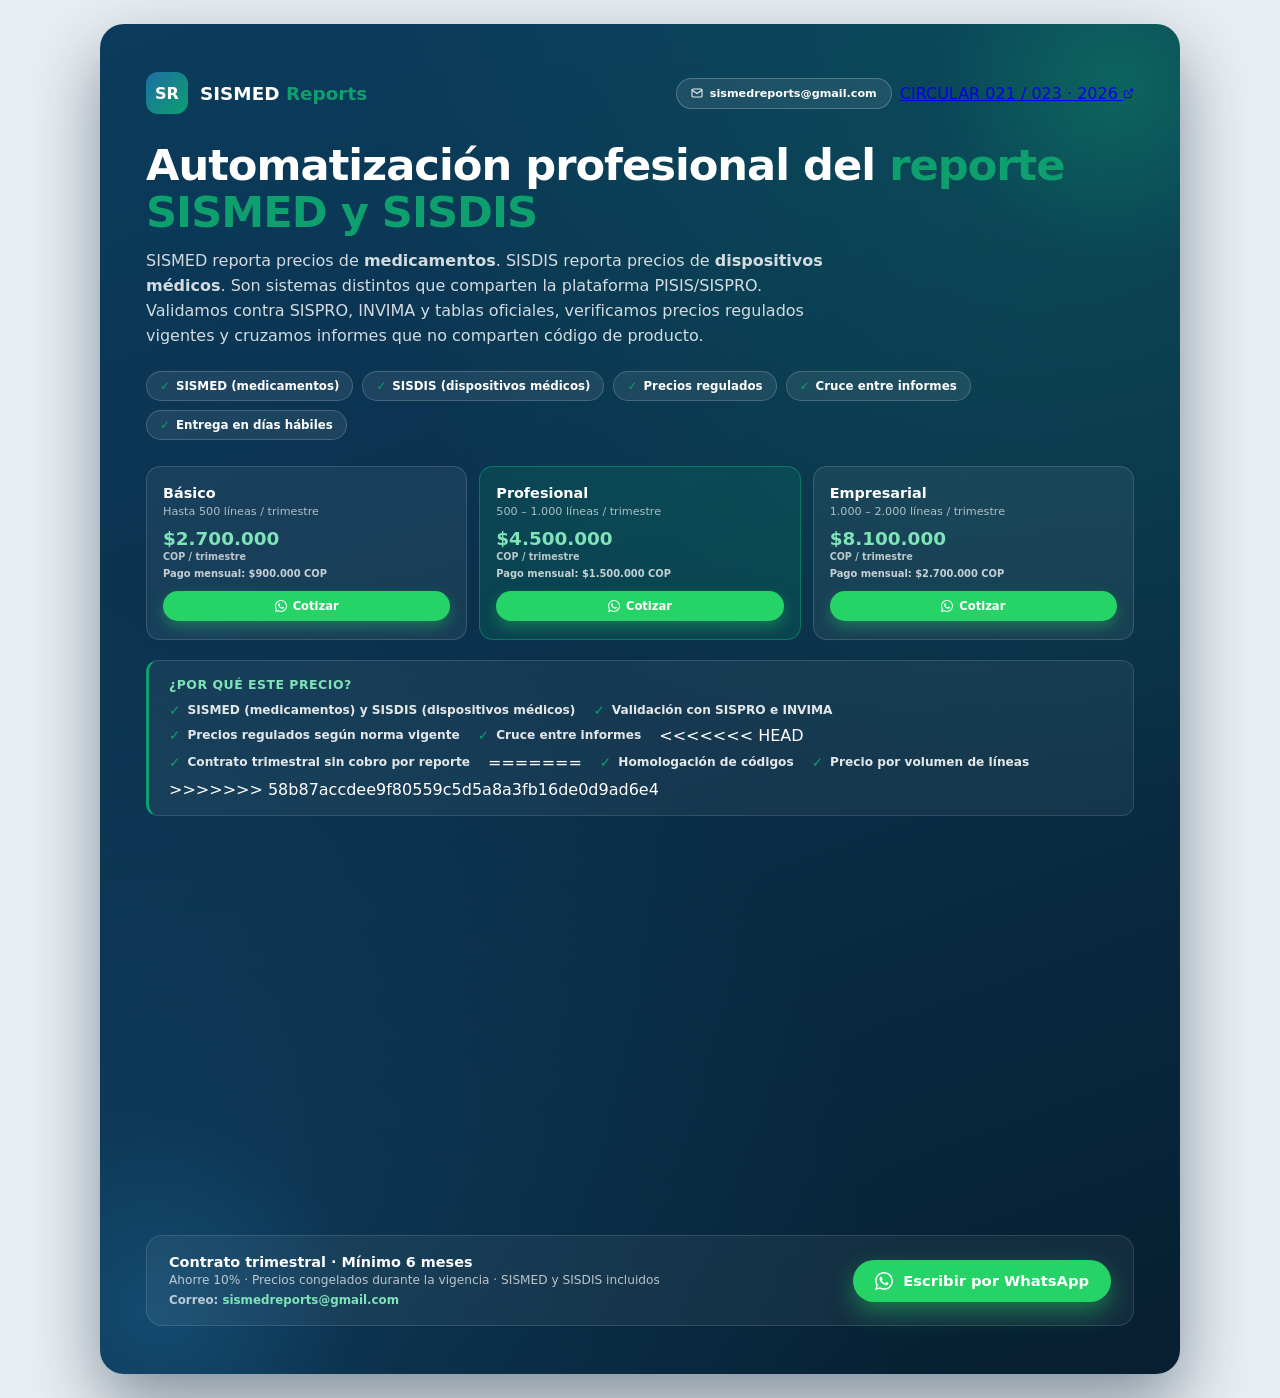
==== commit cbf4f98d: "Actualizacion de SISDIS" ====
--- a/flyer.html
+++ b/flyer.html
@@ -106,6 +106,10 @@
         flex-wrap: wrap;
       }
 
+<<<<<<< HEAD
+=======
+      /* Badge CIRCULAR 021 como enlace */
+>>>>>>> 58b87accdee9f80559c5d5a8a3fb16de0d9ad6e4
       .f-badge {
         display: inline-flex;
         align-items: center;
@@ -234,12 +238,6 @@
       .f-plan .v {
         font-size: 0.7rem;
         color: rgba(255, 255, 255, 0.65);
-        margin-bottom: 2px;
-      }
-      .f-plan .prov {
-        font-size: 0.68rem;
-        color: #7fe3b8;
-        font-weight: 700;
         margin-bottom: 12px;
       }
       .f-plan .p {
@@ -484,8 +482,7 @@
       <div class="f-planes">
         <div class="f-plan">
           <h5>Básico</h5>
-          <div class="v">Hasta 500 líneas</div>
-          <div class="prov">Hasta 3 proveedores</div>
+          <div class="v">Hasta 500 líneas / trimestre</div>
           <div class="p">
             $2.700.000
             <small>COP / trimestre</small>
@@ -493,7 +490,7 @@
           <div class="f-total-trim">Pago mensual: $900.000 COP</div>
           <a
             class="f-btn-mini"
-            href="https://wa.me/573134289653?text=Hola%2C%20me%20interesa%20el%20Plan%20B%C3%A1sico%20(hasta%20500%20l%C3%ADneas%20y%203%20proveedores)"
+            href="https://wa.me/573134289653?text=Hola%2C%20me%20interesa%20el%20Plan%20B%C3%A1sico%20(hasta%20500%20l%C3%ADneas)"
             target="_blank"
             rel="noopener">
             <svg viewBox="0 0 24 24" fill="currentColor">
@@ -506,8 +503,7 @@
 
         <div class="f-plan dest">
           <h5>Profesional</h5>
-          <div class="v">500 – 1.000 líneas</div>
-          <div class="prov">Hasta 8 proveedores</div>
+          <div class="v">500 – 1.000 líneas / trimestre</div>
           <div class="p">
             $4.500.000
             <small>COP / trimestre</small>
@@ -515,7 +511,7 @@
           <div class="f-total-trim">Pago mensual: $1.500.000 COP</div>
           <a
             class="f-btn-mini"
-            href="https://wa.me/573134289653?text=Hola%2C%20me%20interesa%20el%20Plan%20Profesional%20(500%20a%201.000%20l%C3%ADneas%20y%208%20proveedores)"
+            href="https://wa.me/573134289653?text=Hola%2C%20me%20interesa%20el%20Plan%20Profesional%20(500%20a%201.000%20l%C3%ADneas)"
             target="_blank"
             rel="noopener">
             <svg viewBox="0 0 24 24" fill="currentColor">
@@ -528,8 +524,7 @@
 
         <div class="f-plan">
           <h5>Empresarial</h5>
-          <div class="v">1.000 – 2.000 líneas</div>
-          <div class="prov">Proveedores ilimitados</div>
+          <div class="v">1.000 – 2.000 líneas / trimestre</div>
           <div class="p">
             $8.100.000
             <small>COP / trimestre</small>
@@ -537,7 +532,7 @@
           <div class="f-total-trim">Pago mensual: $2.700.000 COP</div>
           <a
             class="f-btn-mini"
-            href="https://wa.me/573134289653?text=Hola%2C%20me%20interesa%20el%20Plan%20Empresarial%20(1.000%20a%202.000%20l%C3%ADneas%20y%20proveedores%20ilimitados)"
+            href="https://wa.me/573134289653?text=Hola%2C%20me%20interesa%20el%20Plan%20Empresarial%20(1.000%20a%202.000%20l%C3%ADneas)"
             target="_blank"
             rel="noopener">
             <svg viewBox="0 0 24 24" fill="currentColor">
@@ -557,7 +552,12 @@
           <li>Validación con SISPRO e INVIMA</li>
           <li>Precios regulados según norma vigente</li>
           <li>Cruce entre informes</li>
+<<<<<<< HEAD
           <li>Contrato trimestral sin cobro por reporte</li>
+=======
+          <li>Homologación de códigos</li>
+          <li>Precio por volumen de líneas</li>
+>>>>>>> 58b87accdee9f80559c5d5a8a3fb16de0d9ad6e4
         </ul>
       </div>
 
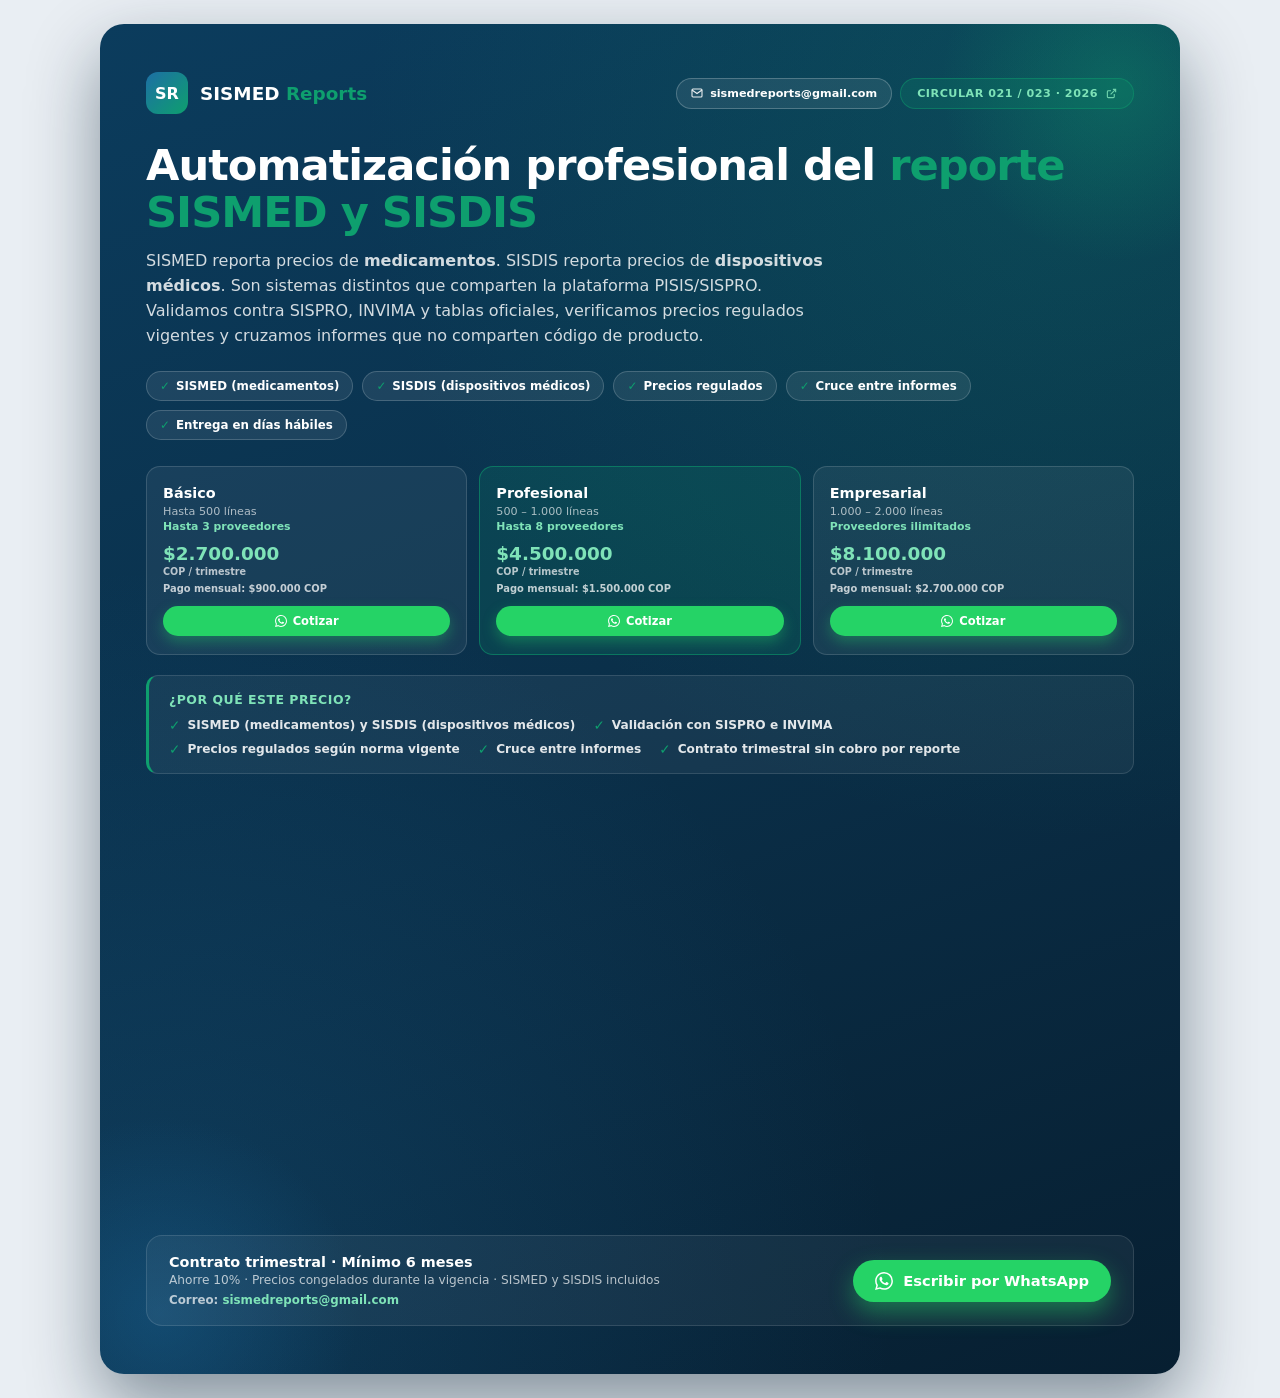
==== commit 6434d1c3: "Ultima actualizacion" ====
--- a/flyer.html
+++ b/flyer.html
@@ -5,17 +5,9 @@
     <meta name="viewport" content="width=device-width, initial-scale=1.0" />
     <title>Flyer SISMED Reports — SISMED y SISDIS</title>
     <style>
-      * {
-        box-sizing: border-box;
-        margin: 0;
-        padding: 0;
-      }
+      * { box-sizing: border-box; margin: 0; padding: 0; }
       body {
-        font-family:
-          "Segoe UI",
-          system-ui,
-          -apple-system,
-          sans-serif;
+        font-family: "Segoe UI", system-ui, -apple-system, sans-serif;
         background: #e9eef3;
         display: flex;
         align-items: center;
@@ -23,15 +15,14 @@
         min-height: 100vh;
         padding: 24px;
       }
-
-      /* ===== FLYER ===== */
       .flyer {
         width: 1080px;
         max-width: 100%;
         aspect-ratio: 4/5;
         background:
           radial-gradient(circle at 90% 8%, rgba(14, 159, 110, 0.2), transparent 45%),
-          radial-gradient(circle at 5% 95%, rgba(29, 111, 165, 0.26), transparent 45%), linear-gradient(160deg, #0b3c5d 0%, #0a2e47 55%, #071f31 100%);
+          radial-gradient(circle at 5% 95%, rgba(29, 111, 165, 0.26), transparent 45%),
+          linear-gradient(160deg, #0b3c5d 0%, #0a2e47 55%, #071f31 100%);
         color: #fff;
         border-radius: 24px;
         padding: 48px 46px;
@@ -61,12 +52,8 @@
         border-radius: 50%;
         background: radial-gradient(circle, rgba(29, 111, 165, 0.32), transparent 70%);
       }
-      .flyer > * {
-        position: relative;
-        z-index: 2;
-      }
-
-      /* ===== TOP: LOGO + BADGE + CORREO ===== */
+      .flyer > * { position: relative; z-index: 2; }
+
       .f-top {
         display: flex;
         align-items: center;
@@ -83,9 +70,7 @@
         font-size: 1.15rem;
         color: #fff;
       }
-      .f-logo span {
-        color: #0e9f6e;
-      }
+      .f-logo span { color: #0e9f6e; }
       .f-logo-mark {
         width: 42px;
         height: 42px;
@@ -99,17 +84,8 @@
         font-size: 1rem;
         flex-shrink: 0;
       }
-      .f-top-actions {
-        display: flex;
-        align-items: center;
-        gap: 8px;
-        flex-wrap: wrap;
-      }
-
-<<<<<<< HEAD
-=======
-      /* Badge CIRCULAR 021 como enlace */
->>>>>>> 58b87accdee9f80559c5d5a8a3fb16de0d9ad6e4
+      .f-top-actions { display: flex; align-items: center; gap: 8px; flex-wrap: wrap; }
+
       .f-badge {
         display: inline-flex;
         align-items: center;
@@ -123,20 +99,14 @@
         border-radius: 50px;
         letter-spacing: 0.5px;
         text-decoration: none;
-        transition:
-          background 0.18s ease,
-          border-color 0.18s ease,
-          transform 0.18s ease;
+        transition: background 0.18s ease, border-color 0.18s ease, transform 0.18s ease;
       }
       .f-badge:hover {
         background: rgba(14, 159, 110, 0.28);
         border-color: rgba(14, 159, 110, 0.65);
         transform: translateY(-1px);
       }
-      .f-badge svg {
-        flex-shrink: 0;
-        opacity: 0.85;
-      }
+      .f-badge svg { flex-shrink: 0; opacity: 0.85; }
 
       .f-mail {
         display: inline-flex;
@@ -150,22 +120,15 @@
         padding: 8px 14px;
         border-radius: 50px;
         text-decoration: none;
-        transition:
-          background 0.18s ease,
-          border-color 0.18s ease,
-          transform 0.18s ease;
+        transition: background 0.18s ease, border-color 0.18s ease, transform 0.18s ease;
       }
       .f-mail:hover {
         background: rgba(255, 255, 255, 0.16);
         border-color: rgba(255, 255, 255, 0.4);
         transform: translateY(-1px);
       }
-      .f-mail svg {
-        flex-shrink: 0;
-        opacity: 0.9;
-      }
-
-      /* ===== TÍTULO Y SUBTÍTULO ===== */
+      .f-mail svg { flex-shrink: 0; opacity: 0.9; }
+
       .f-title {
         font-size: 2.7rem;
         line-height: 1.08;
@@ -174,10 +137,7 @@
         margin-bottom: 14px;
         color: #fff;
       }
-      .f-title em {
-        font-style: normal;
-        color: #0e9f6e;
-      }
+      .f-title em { font-style: normal; color: #0e9f6e; }
       .f-sub {
         font-size: 1rem;
         color: rgba(255, 255, 255, 0.82);
@@ -186,13 +146,7 @@
         line-height: 1.55;
       }
 
-      /* ===== PILLS ===== */
-      .f-pills {
-        display: flex;
-        gap: 9px;
-        flex-wrap: wrap;
-        margin-bottom: 26px;
-      }
+      .f-pills { display: flex; gap: 9px; flex-wrap: wrap; margin-bottom: 26px; }
       .f-pill {
         background: rgba(255, 255, 255, 0.08);
         border: 1px solid rgba(255, 255, 255, 0.18);
@@ -204,13 +158,8 @@
         align-items: center;
         gap: 6px;
       }
-      .f-pill::before {
-        content: "✓";
-        color: #0e9f6e;
-        font-weight: 900;
-      }
-
-      /* ===== TARJETAS DE PLAN ===== */
+      .f-pill::before { content: "✓"; color: #0e9f6e; font-weight: 900; }
+
       .f-planes {
         display: grid;
         grid-template-columns: repeat(3, 1fr);
@@ -229,17 +178,9 @@
         background: rgba(14, 159, 110, 0.16);
         border-color: rgba(14, 159, 110, 0.55);
       }
-      .f-plan h5 {
-        font-size: 0.9rem;
-        font-weight: 800;
-        margin-bottom: 4px;
-        color: #fff;
-      }
-      .f-plan .v {
-        font-size: 0.7rem;
-        color: rgba(255, 255, 255, 0.65);
-        margin-bottom: 12px;
-      }
+      .f-plan h5 { font-size: 0.9rem; font-weight: 800; margin-bottom: 4px; color: #fff; }
+      .f-plan .v { font-size: 0.7rem; color: rgba(255, 255, 255, 0.65); margin-bottom: 2px; }
+      .f-plan .prov { font-size: 0.68rem; color: #7fe3b8; font-weight: 700; margin-bottom: 12px; }
       .f-plan .p {
         font-size: 1.15rem;
         font-weight: 800;
@@ -274,20 +215,14 @@
         border-radius: 50px;
         text-decoration: none;
         box-shadow: 0 6px 14px rgba(37, 211, 102, 0.35);
-        transition:
-          transform 0.18s ease,
-          box-shadow 0.18s ease;
+        transition: transform 0.18s ease, box-shadow 0.18s ease;
       }
       .f-plan .f-btn-mini:hover {
         transform: translateY(-1px);
         box-shadow: 0 8px 18px rgba(37, 211, 102, 0.45);
       }
-      .f-plan .f-btn-mini svg {
-        width: 12px;
-        height: 12px;
-      }
-
-      /* ===== JUSTIFICACIÓN COMPACTA ===== */
+      .f-plan .f-btn-mini svg { width: 12px; height: 12px; }
+
       .f-justif {
         background: rgba(255, 255, 255, 0.05);
         border: 1px solid rgba(255, 255, 255, 0.12);
@@ -304,12 +239,7 @@
         letter-spacing: 0.5px;
         margin-bottom: 10px;
       }
-      .f-justif-list {
-        display: flex;
-        flex-wrap: wrap;
-        gap: 8px 18px;
-        list-style: none;
-      }
+      .f-justif-list { display: flex; flex-wrap: wrap; gap: 8px 18px; list-style: none; }
       .f-justif-list li {
         display: flex;
         align-items: center;
@@ -318,14 +248,8 @@
         color: rgba(255, 255, 255, 0.88);
         font-weight: 600;
       }
-      .f-justif-list li::before {
-        content: "✓";
-        color: #0e9f6e;
-        font-weight: 900;
-        font-size: 0.85rem;
-      }
-
-      /* ===== CTA FINAL ===== */
+      .f-justif-list li::before { content: "✓"; color: #0e9f6e; font-weight: 900; font-size: 0.85rem; }
+
       .f-cta {
         margin-top: auto;
         display: flex;
@@ -338,11 +262,7 @@
         border-radius: 16px;
         padding: 18px 22px;
       }
-      .f-cta-text {
-        font-size: 0.9rem;
-        font-weight: 700;
-        color: #fff;
-      }
+      .f-cta-text { font-size: 0.9rem; font-weight: 700; color: #fff; }
       .f-cta-text small {
         display: block;
         font-weight: 500;
@@ -356,14 +276,8 @@
         color: rgba(255, 255, 255, 0.7);
         margin-top: 6px;
       }
-      .f-cta-mail a {
-        color: #7fe3b8;
-        font-weight: 700;
-        text-decoration: none;
-      }
-      .f-cta-mail a:hover {
-        text-decoration: underline;
-      }
+      .f-cta-mail a { color: #7fe3b8; font-weight: 700; text-decoration: none; }
+      .f-cta-mail a:hover { text-decoration: underline; }
       .f-btn {
         display: inline-flex;
         align-items: center;
@@ -377,60 +291,31 @@
         text-decoration: none;
         white-space: nowrap;
         box-shadow: 0 10px 24px rgba(37, 211, 102, 0.45);
-        transition:
-          transform 0.18s ease,
-          box-shadow 0.18s ease;
+        transition: transform 0.18s ease, box-shadow 0.18s ease;
       }
       .f-btn:hover {
         transform: translateY(-2px);
         box-shadow: 0 14px 30px rgba(37, 211, 102, 0.55);
       }
-      .f-btn svg {
-        width: 18px;
-        height: 18px;
-      }
-
-      /* ===== RESPONSIVE ===== */
+      .f-btn svg { width: 18px; height: 18px; }
+
       @media (max-width: 760px) {
-        .flyer {
-          padding: 34px 24px;
-        }
-        .f-title {
-          font-size: 1.9rem;
-        }
-        .f-planes {
-          grid-template-columns: 1fr;
-        }
-        .f-justif-list {
-          flex-direction: column;
-          gap: 6px;
-        }
-        .f-cta {
-          flex-direction: column;
-          align-items: stretch;
-          text-align: center;
-        }
-        .f-btn {
-          justify-content: center;
-        }
-        .f-badge,
-        .f-mail {
-          font-size: 0.62rem;
-          padding: 6px 12px;
-        }
+        .flyer { padding: 34px 24px; }
+        .f-title { font-size: 1.9rem; }
+        .f-planes { grid-template-columns: 1fr; }
+        .f-justif-list { flex-direction: column; gap: 6px; }
+        .f-cta { flex-direction: column; align-items: stretch; text-align: center; }
+        .f-btn { justify-content: center; }
+        .f-badge, .f-mail { font-size: 0.62rem; padding: 6px 12px; }
       }
     </style>
   </head>
   <body>
     <div class="flyer">
-      <!-- TOP: LOGO + BADGE + CORREO -->
       <div class="f-top">
         <div class="f-logo">
           <div class="f-logo-mark">SR</div>
-          <div>
-            SISMED
-            <span>Reports</span>
-          </div>
+          <div>SISMED <span>Reports</span></div>
         </div>
         <div class="f-top-actions">
           <a
@@ -458,7 +343,6 @@
         </div>
       </div>
 
-      <!-- TÍTULO -->
       <h1 class="f-title">
         Automatización profesional del
         <em>reporte SISMED y SISDIS</em>
@@ -469,7 +353,6 @@
         no comparten código de producto.
       </p>
 
-      <!-- PILLS -->
       <div class="f-pills">
         <span class="f-pill">SISMED (medicamentos)</span>
         <span class="f-pill">SISDIS (dispositivos médicos)</span>
@@ -478,19 +361,16 @@
         <span class="f-pill">Entrega en días hábiles</span>
       </div>
 
-      <!-- PLANES -->
       <div class="f-planes">
         <div class="f-plan">
           <h5>Básico</h5>
-          <div class="v">Hasta 500 líneas / trimestre</div>
-          <div class="p">
-            $2.700.000
-            <small>COP / trimestre</small>
-          </div>
+          <div class="v">Hasta 500 líneas</div>
+          <div class="prov">Hasta 3 proveedores</div>
+          <div class="p">$2.700.000<small>COP / trimestre</small></div>
           <div class="f-total-trim">Pago mensual: $900.000 COP</div>
           <a
             class="f-btn-mini"
-            href="https://wa.me/573134289653?text=Hola%2C%20me%20interesa%20el%20Plan%20B%C3%A1sico%20(hasta%20500%20l%C3%ADneas)"
+            href="https://wa.me/573134289653?text=Hola%2C%20me%20interesa%20el%20Plan%20B%C3%A1sico%20(hasta%20500%20l%C3%ADneas%20y%203%20proveedores)"
             target="_blank"
             rel="noopener">
             <svg viewBox="0 0 24 24" fill="currentColor">
@@ -503,15 +383,13 @@
 
         <div class="f-plan dest">
           <h5>Profesional</h5>
-          <div class="v">500 – 1.000 líneas / trimestre</div>
-          <div class="p">
-            $4.500.000
-            <small>COP / trimestre</small>
-          </div>
+          <div class="v">500 – 1.000 líneas</div>
+          <div class="prov">Hasta 8 proveedores</div>
+          <div class="p">$4.500.000<small>COP / trimestre</small></div>
           <div class="f-total-trim">Pago mensual: $1.500.000 COP</div>
           <a
             class="f-btn-mini"
-            href="https://wa.me/573134289653?text=Hola%2C%20me%20interesa%20el%20Plan%20Profesional%20(500%20a%201.000%20l%C3%ADneas)"
+            href="https://wa.me/573134289653?text=Hola%2C%20me%20interesa%20el%20Plan%20Profesional%20(500%20a%201.000%20l%C3%ADneas%20y%208%20proveedores)"
             target="_blank"
             rel="noopener">
             <svg viewBox="0 0 24 24" fill="currentColor">
@@ -524,15 +402,13 @@
 
         <div class="f-plan">
           <h5>Empresarial</h5>
-          <div class="v">1.000 – 2.000 líneas / trimestre</div>
-          <div class="p">
-            $8.100.000
-            <small>COP / trimestre</small>
-          </div>
+          <div class="v">1.000 – 2.000 líneas</div>
+          <div class="prov">Proveedores ilimitados</div>
+          <div class="p">$8.100.000<small>COP / trimestre</small></div>
           <div class="f-total-trim">Pago mensual: $2.700.000 COP</div>
           <a
             class="f-btn-mini"
-            href="https://wa.me/573134289653?text=Hola%2C%20me%20interesa%20el%20Plan%20Empresarial%20(1.000%20a%202.000%20l%C3%ADneas)"
+            href="https://wa.me/573134289653?text=Hola%2C%20me%20interesa%20el%20Plan%20Empresarial%20(1.000%20a%202.000%20l%C3%ADneas%20y%20proveedores%20ilimitados)"
             target="_blank"
             rel="noopener">
             <svg viewBox="0 0 24 24" fill="currentColor">
@@ -544,7 +420,6 @@
         </div>
       </div>
 
-      <!-- JUSTIFICACIÓN COMPACTA -->
       <div class="f-justif">
         <div class="f-justif-title">¿Por qué este precio?</div>
         <ul class="f-justif-list">
@@ -552,24 +427,15 @@
           <li>Validación con SISPRO e INVIMA</li>
           <li>Precios regulados según norma vigente</li>
           <li>Cruce entre informes</li>
-<<<<<<< HEAD
           <li>Contrato trimestral sin cobro por reporte</li>
-=======
-          <li>Homologación de códigos</li>
-          <li>Precio por volumen de líneas</li>
->>>>>>> 58b87accdee9f80559c5d5a8a3fb16de0d9ad6e4
         </ul>
       </div>
 
-      <!-- CTA FINAL -->
       <div class="f-cta">
         <div class="f-cta-text">
           Contrato trimestral · Mínimo 6 meses
           <small>Ahorre 10% · Precios congelados durante la vigencia · SISMED y SISDIS incluidos</small>
-          <span class="f-cta-mail">
-            Correo:
-            <a href="mailto:sismedreports@gmail.com">sismedreports@gmail.com</a>
-          </span>
+          <span class="f-cta-mail">Correo: <a href="mailto:sismedreports@gmail.com">sismedreports@gmail.com</a></span>
         </div>
         <a class="f-btn" href="https://wa.me/573134289653?text=Hola%2C%20quiero%20informaci%C3%B3n%20sobre%20SISMED%20Reports" target="_blank" rel="noopener">
           <svg viewBox="0 0 24 24" fill="currentColor">
